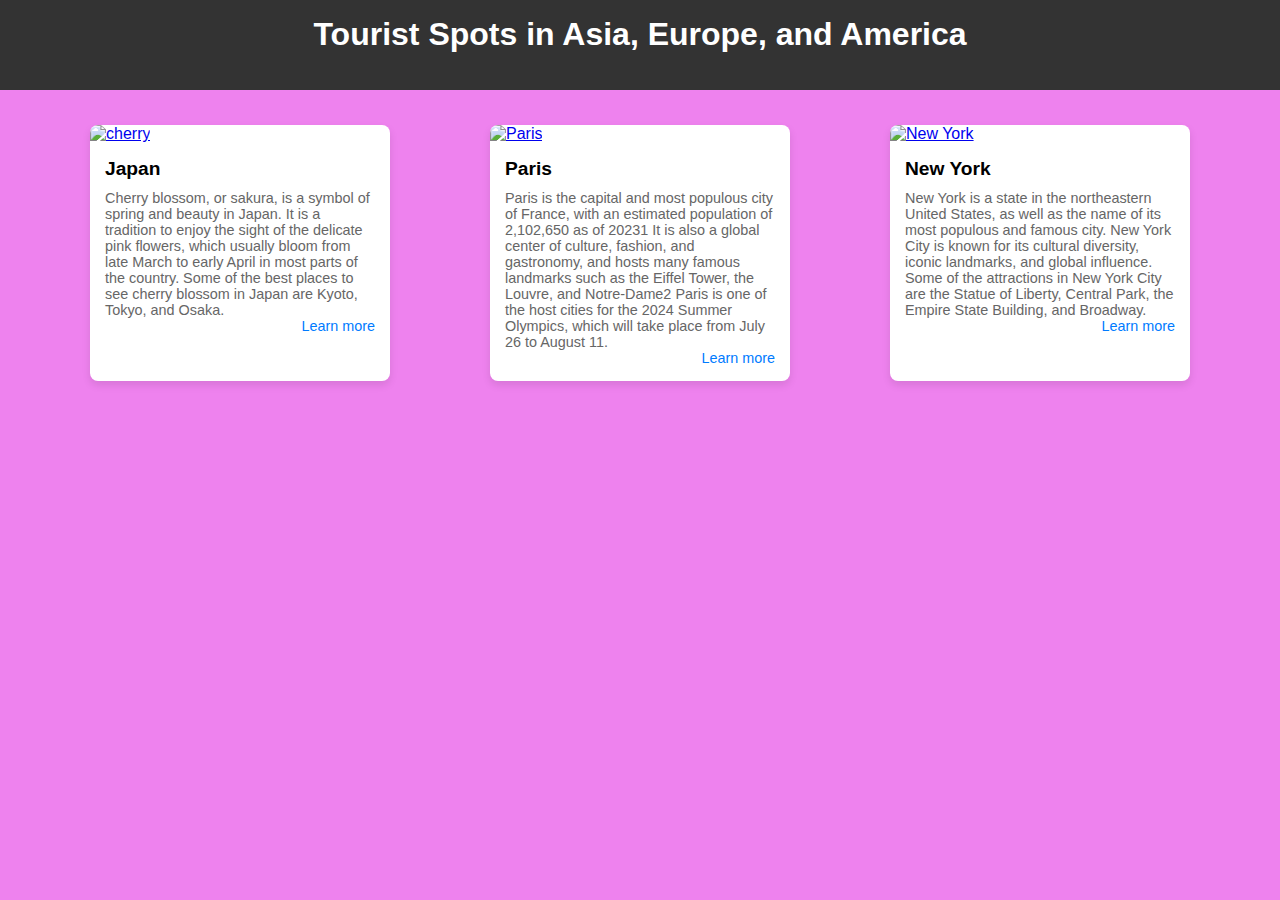
==== act4COLLANTES.html @ fa920945 "Add files via upload" ====
<!DOCTYPE html>
<html lang="en">
<head>
    <meta charset="UTF-8">
    <meta name="viewport" content="width=device-width, initial-scale=1.0">
    <title>Tourist Spots</title>
    <style>
        body {
            font-family: 'Arial', sans-serif;
            background-color: violet;
            margin: 0;
            padding: 0;
        }

        header {
            background-color: #333;
            color: #fff;
            padding: 1rem;
            text-align: center;
        }

        h1 {
            margin-top: 0;
            font-size: 2em;
        }

        .container {
            max-width: 1200px;
            margin: 20px auto;
            display: flex;
            flex-wrap: wrap;
            justify-content: space-around;
        }

        .card {
            width: 300px;
            margin: 15px;
            box-shadow: 0 4px 8px rgba(0, 0, 0, 0.1);
            background-color: #fff;
            border-radius: 8px;
            overflow: hidden;
            transition: transform 0.3s ease;
        }

        .card:hover {
            transform: scale(1.05);
        }

        .card img {
            width: 100%;
            height: 200px;
            object-fit: cover;
            border-radius: 8px 8px 0 0;
        }

        .card-content {
            padding: 15px;
        }

        .card-title {
            font-size: 1.2em;
            font-weight: bold;
            margin-bottom: 10px;
        }

        .card-text {
            font-size: 0.9em;
            color: #666;
        }

        .card-link {
            display: block;
            text-align: right;
            font-size: 0.9em;
            color: #007BFF;
            text-decoration: none;
        }

        .card-link:hover {
            color: #0056b3;
        }
    </style>
</head>
<body>
    <header>
        <h1>Tourist Spots in Asia, Europe, and America</h1>
    </header>

    <div class="container">
        <div class="card">
            <a href="C:\Users\Mabute\Desktop\COLLANTES\cherry.jpg" target="_blank">
                <img src="C:\Users\Mabute\Desktop\COLLANTES\cherry.jpg" alt="cherry">
            </a>
            <div class="card-content">
                <div class="card-title">Japan</div>
                <div class="card-text">Cherry blossom, or sakura, is a symbol of spring and beauty in Japan. It is a tradition to enjoy the sight of the delicate pink flowers, which usually bloom from late March to early April in most parts of the country. Some of the best places to see cherry blossom in Japan are Kyoto, Tokyo, and Osaka.</div>
                <a href="https://travel.usnews.com/rankings/best-asian-vacations/" class="card-link">Learn more</a>
            </div>
        </div>

        <div class="card">
            <a href="C:\Users\Mabute\Desktop\COLLANTES\paris.jpg" target="_blank">
                <img src="C:\Users\Mabute\Desktop\COLLANTES\paris.jpg" alt="Paris">
            </a>
            <div class="card-content">
                <div class="card-title">Paris</div>
                <div class="card-text">Paris is the capital and most populous city of France, with an estimated population of 2,102,650 as of 20231 It is also a global center of culture, fashion, and gastronomy, and hosts many famous landmarks such as the Eiffel Tower, the Louvre, and Notre-Dame2 Paris is one of the host cities for the 2024 Summer Olympics, which will take place from July 26 to August 11.</div>
                <a href="https://travel.usnews.com/Paris_France/" class="card-link">Learn more</a>
            </div>
        </div>

        <div class="card">
            <a href="C:\Users\Mabute\Desktop\COLLANTES\new york.jpg" target="_blank">
                <img src="C:\Users\Mabute\Desktop\COLLANTES\new york.jpg" alt="New York">
            </a>
            <div class="card-content">
                <div class="card-title">New York</div>
                <div class="card-text">New York is a state in the northeastern United States, as well as the name of its most populous and famous city. New York City is known for its cultural diversity, iconic landmarks, and global influence. Some of the attractions in New York City are the Statue of Liberty, Central Park, the Empire State Building, and Broadway.</div>
                <a href="https://travel.usnews.com/New_York_NY/" class="card-link">Learn more</a>
            </div>
        </div>
    </div>
</body>
</html>
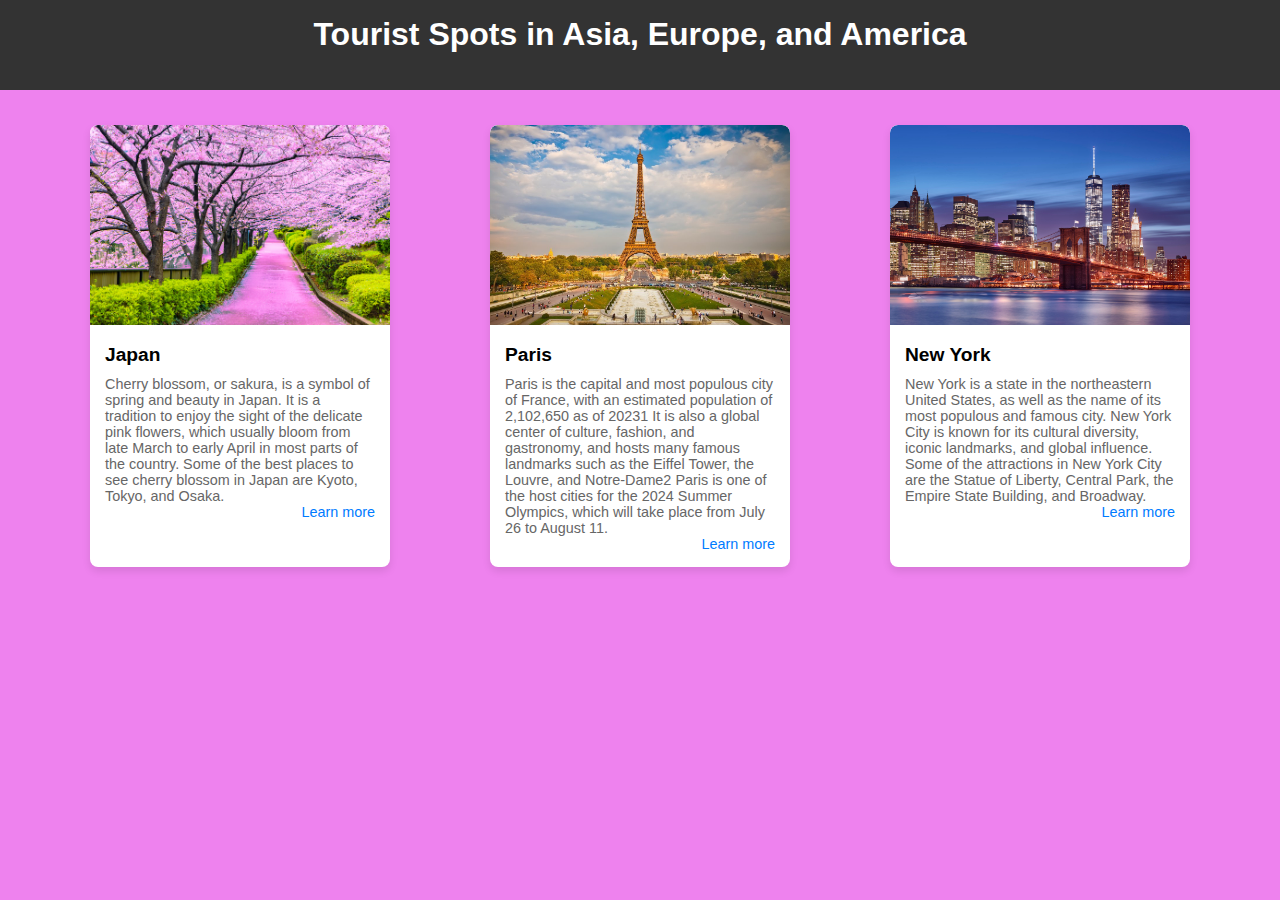
==== commit bf45540e: "Update act4COLLANTES.html" ====
--- a/act4COLLANTES.html
+++ b/act4COLLANTES.html
@@ -88,8 +88,8 @@
 
     <div class="container">
         <div class="card">
-            <a href="C:\Users\Mabute\Desktop\COLLANTES\cherry.jpg" target="_blank">
-                <img src="C:\Users\Mabute\Desktop\COLLANTES\cherry.jpg" alt="cherry">
+            <a href="./cherry.jpg" target="_blank">
+                <img src="./cherry.jpg" alt="cherry">
             </a>
             <div class="card-content">
                 <div class="card-title">Japan</div>
@@ -99,8 +99,8 @@
         </div>
 
         <div class="card">
-            <a href="C:\Users\Mabute\Desktop\COLLANTES\paris.jpg" target="_blank">
-                <img src="C:\Users\Mabute\Desktop\COLLANTES\paris.jpg" alt="Paris">
+            <a href="./paris.jpg" target="_blank">
+                <img src="./paris.jpg" alt="Paris">
             </a>
             <div class="card-content">
                 <div class="card-title">Paris</div>
@@ -110,8 +110,8 @@
         </div>
 
         <div class="card">
-            <a href="C:\Users\Mabute\Desktop\COLLANTES\new york.jpg" target="_blank">
-                <img src="C:\Users\Mabute\Desktop\COLLANTES\new york.jpg" alt="New York">
+            <a href="./new york.jpg" target="_blank">
+                <img src="./new york.jpg" alt="New York">
             </a>
             <div class="card-content">
                 <div class="card-title">New York</div>
